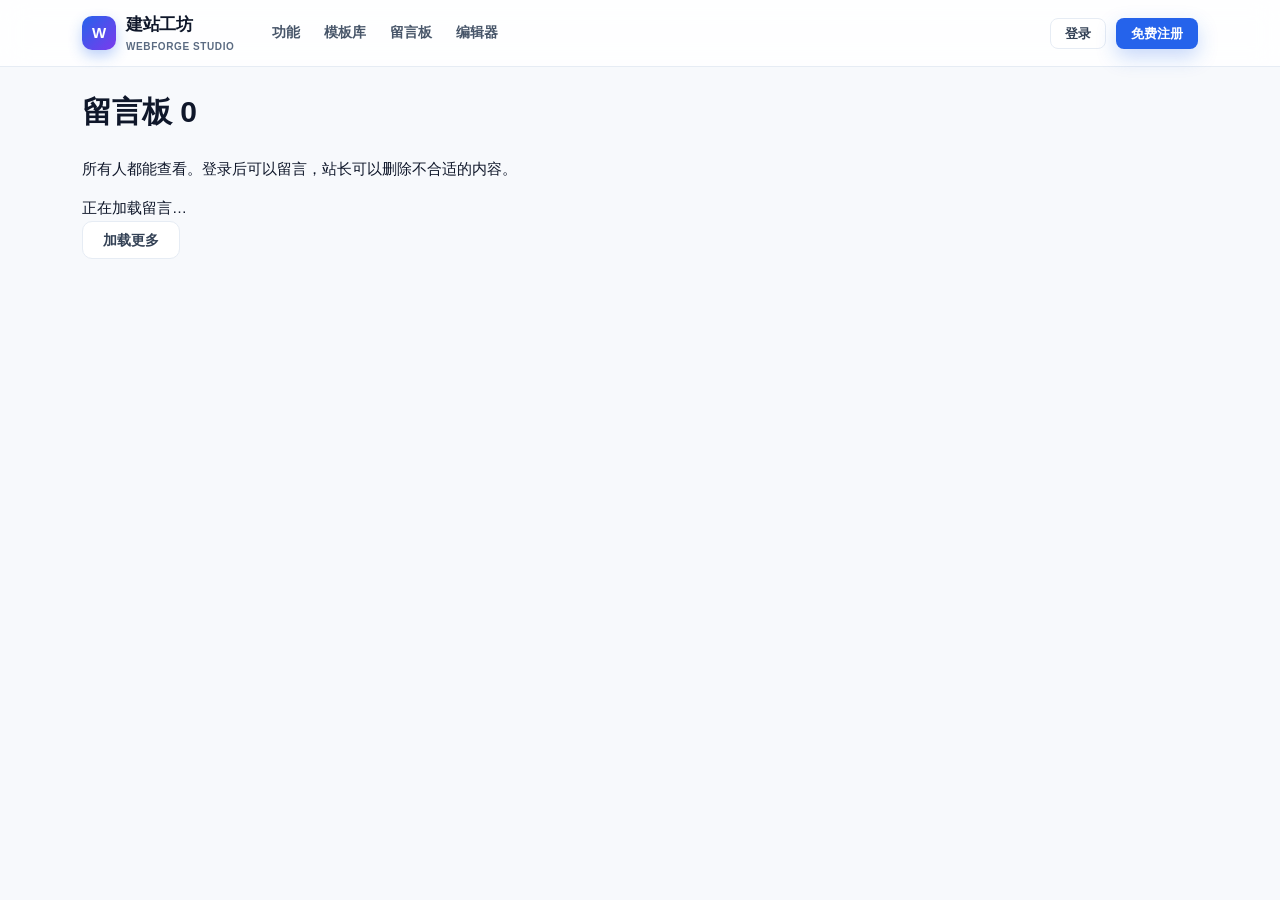
==== board.html @ b4781628 "Add files via upload" ====
<!doctype html>
<html lang="zh-CN">
<head>
  <meta charset="utf-8">
  <meta name="viewport" content="width=device-width, initial-scale=1">
  <title>留言板 · 建站工坊</title>
  <meta name="description" content="所有人都能查看的留言板，登录后可以留言，站长可以删除不合适的内容。">
  <link rel="icon" href="data:,">
  <link rel="stylesheet" href="portal.css?v=20261122b">
</head>
<body class="pt-body" data-pt-page="board">

  <header class="pt-nav">
    <div class="pt-nav-in">
      <a class="pt-logo" href="index.html">
        <span class="pt-logo-mark">W</span>
        <span>建站工坊<small>WEBFORGE STUDIO</small></span>
      </a>
      <nav class="pt-nav-links">
        <a href="index.html#features">功能</a>
        <a href="index.html#templates">模板库</a>
        <a href="board.html" class="active">留言板</a>
        <a href="editor.html">编辑器</a>
      </nav>
      <div class="pt-nav-spacer"></div>
      <div class="pt-user-guest" id="ptGuest">
        <button class="pt-btn pt-btn-ghost pt-btn-sm" data-openauth="login">登录</button>
        <button class="pt-btn pt-btn-primary pt-btn-sm" data-openauth="register">免费注册</button>
      </div>
      <div class="pt-user-auth pt-hide" id="ptAuth">
        <div class="pt-user-menu-wrap">
          <button class="pt-user-chip" id="ptUserChip">
            <span class="pt-avatar" id="ptAvatar">用</span>
            <span class="pt-user-name" id="ptUserName">用户</span>
          </button>
          <div class="pt-dropdown" id="ptDropdown">
            <button data-useract="profile">☺ 个人资料</button>
            <button data-useract="projects">▤ 我的项目</button>
            <button data-useract="templates">✦ 模板库</button>
            <button data-useract="dbadmin" style="display:none">⚙ 数据库管理</button>
            <hr>
            <button data-useract="logout">退出登录</button>
          </div>
        </div>
      </div>
    </div>
  </header>

  <main class="pt-page">
    <div class="pt-wrap pt-mid">

      <div class="pt-page-head">
        <h1>留言板 <span class="bd-count" id="bdTotal">0</span></h1>
        <p>所有人都能查看。登录后可以留言，站长可以删除不合适的内容。</p>
      </div>

      <!-- 发布区：登录后显示 -->
      <section class="pt-card bd-compose" id="bdCompose" hidden>
        <div class="bd-me">
          <div class="bd-avatar" id="bdMyAvatar">我</div>
          <div class="bd-me-copy">
            <b id="bdMyName">我</b>
            <span>以这个身份留言</span>
          </div>
        </div>
        <textarea id="bdInput" maxlength="500" rows="3" placeholder="说点什么吧：遇到的问题、想要的功能、做出来的站点都行…"></textarea>
        <div class="bd-compose-foot">
          <span class="bd-counter" id="bdCounter">0 / 500</span>
          <div class="pt-err" id="bdErr"></div>
          <button class="pt-btn pt-btn-primary" id="bdSend" type="button">发布留言</button>
        </div>
      </section>

      <!-- 未登录提示 -->
      <section class="pt-card bd-guest" id="bdGuest" hidden>
        <span class="bd-guest-ico">💬</span>
        <div>
          <b>登录后就能留言</b>
          <p>不登录也可以浏览大家的留言。</p>
        </div>
        <button class="pt-btn pt-btn-primary pt-btn-sm" data-openauth="login">去登录</button>
      </section>

      <div class="bd-list" id="bdList">
        <div class="bd-loading">正在加载留言…</div>
      </div>

      <div class="bd-more">
        <button class="pt-btn pt-btn-ghost" id="bdMore" type="button" hidden>加载更多</button>
      </div>

    </div>
  </main>

  <div class="pt-mask" id="ptAuthMask">
    <div class="pt-modal" id="ptAuthModal" role="dialog" aria-modal="true"></div>
  </div>

  <script src="templates.js"></script>
  <script src="portal.js?v=20261122b"></script>
</body>
</html>
---- portal.css ----
/* ============================================================
   建站工坊 · 门户站点样式（首页 / 登录 / 模板库 / 我的工作台）
   独立作用域，全部以 .pt- 前缀，避免与编辑器 style.css 冲突
   ============================================================ */
:root{
  --pt-ink:#0f172a; --pt-sub:#5b6b82; --pt-line:#e6ecf4; --pt-bg:#f7f9fc;
  --pt-brand:#2563eb; --pt-brand-d:#1d4ed8; --pt-brand-soft:#eaf1ff;
  --pt-white:#fff; --pt-radius:16px; --pt-shadow:0 18px 50px rgba(20,40,80,.10);
  --pt-shadow-sm:0 6px 20px rgba(20,40,80,.08);
}
*{box-sizing:border-box}
html{scroll-behavior:smooth}
body.pt-body{
  margin:0; color:var(--pt-ink); background:var(--pt-bg);
  font-family:-apple-system,BlinkMacSystemFont,"Segoe UI","PingFang SC","Microsoft YaHei",sans-serif;
  font-size:15px; line-height:1.65; -webkit-font-smoothing:antialiased;
}
.pt-body a{color:inherit;text-decoration:none}
.pt-body button{font-family:inherit;cursor:pointer}
.pt-wrap{max-width:1160px;margin:0 auto;padding:0 22px}
.pt-hide{display:none!important}

/* ---------- 顶部导航 ---------- */
.pt-nav{position:sticky;top:0;z-index:50;background:rgba(255,255,255,.86);
  backdrop-filter:blur(14px);-webkit-backdrop-filter:blur(14px);border-bottom:1px solid var(--pt-line)}
.pt-nav-in{max-width:1160px;margin:0 auto;padding:0 22px;height:66px;display:flex;align-items:center;gap:26px}
.pt-logo{display:flex;align-items:center;gap:10px;font-weight:800;font-size:17px;letter-spacing:-.02em}
.pt-logo-mark{width:34px;height:34px;border-radius:10px;display:grid;place-items:center;
  background:linear-gradient(135deg,#2563eb,#7c3aed);color:#fff;font-size:15px;box-shadow:0 6px 14px rgba(37,99,235,.3)}
.pt-logo small{display:block;font-size:10px;font-weight:600;color:var(--pt-sub);letter-spacing:.06em}
.pt-nav-links{display:flex;gap:24px;margin-left:12px}
.pt-nav-links a{color:#475569;font-size:14px;font-weight:600;transition:color .2s}
.pt-nav-links a:hover{color:var(--pt-brand)}
.pt-nav-spacer{flex:1}
.pt-user-guest{display:flex;gap:10px;align-items:center}
.pt-user-auth{display:flex;gap:12px;align-items:center}
.pt-avatar{width:34px;height:34px;border-radius:50%;display:grid;place-items:center;
  background:var(--pt-brand-soft);color:var(--pt-brand);font-weight:800;font-size:14px}
.pt-user-name{font-size:14px;font-weight:600}
.pt-user-menu-wrap{position:relative}
.pt-user-chip{display:flex;align-items:center;gap:8px;padding:5px 10px 5px 5px;border:1px solid var(--pt-line);
  border-radius:22px;background:#fff;transition:box-shadow .2s}
.pt-user-chip:hover{box-shadow:var(--pt-shadow-sm)}
.pt-user-chip .pt-avatar{width:28px;height:28px;font-size:12px}
.pt-dropdown{position:absolute;right:0;top:calc(100% + 10px);width:186px;background:#fff;border:1px solid var(--pt-line);
  border-radius:12px;box-shadow:var(--pt-shadow);padding:6px;display:none}
.pt-dropdown.open{display:block}
.pt-dropdown button{display:block;width:100%;text-align:left;border:0;background:transparent;padding:9px 12px;
  border-radius:8px;color:#334155;font-size:13.5px;font-weight:600}
.pt-dropdown button:hover{background:var(--pt-brand-soft);color:var(--pt-brand)}
.pt-dropdown hr{border:0;border-top:1px solid var(--pt-line);margin:5px 4px}

/* ---------- 按钮 ---------- */
.pt-btn{display:inline-flex;align-items:center;justify-content:center;gap:8px;border:1px solid transparent;
  border-radius:10px;padding:11px 20px;font-size:14px;font-weight:700;line-height:1;
  transition:transform .15s,box-shadow .2s,background .2s;white-space:nowrap}
.pt-btn:active{transform:translateY(1px)}
.pt-btn-primary{background:var(--pt-brand);color:#fff;box-shadow:0 8px 20px rgba(37,99,235,.25)}
.pt-btn-primary:hover{background:var(--pt-brand-d);box-shadow:0 10px 26px rgba(37,99,235,.35)}
.pt-btn-ghost{background:#fff;color:#334155;border-color:var(--pt-line)}
.pt-btn-ghost:hover{border-color:#c7d5ea;background:#fafcff}
.pt-btn-sm{padding:8px 14px;font-size:13px;border-radius:8px}
.pt-btn-lg{padding:14px 28px;font-size:15.5px;border-radius:12px}
.pt-btn-block{width:100%}

/* ---------- Hero ---------- */
.pt-hero{position:relative;overflow:hidden;padding:86px 0 76px;
  background:radial-gradient(1200px 500px at 50% -10%,#e7efff 0%,transparent 70%),#fff}
.pt-hero::after{content:"";position:absolute;left:0;right:0;bottom:0;height:1px;background:var(--pt-line)}
.pt-hero-in{display:grid;grid-template-columns:1.05fr .95fr;gap:54px;align-items:center}
.pt-pill{display:inline-flex;align-items:center;gap:8px;padding:6px 14px;border-radius:30px;
  background:var(--pt-brand-soft);color:var(--pt-brand);font-size:12.5px;font-weight:700;letter-spacing:.02em}
.pt-pill i{width:7px;height:7px;border-radius:50%;background:#22c55e;box-shadow:0 0 0 4px rgba(34,197,94,.15)}
.pt-hero h1{margin:20px 0 18px;font-size:52px;line-height:1.14;letter-spacing:-.035em;font-weight:850}
.pt-hero h1 .pt-grad{background:linear-gradient(100deg,#2563eb,#7c3aed);-webkit-background-clip:text;background-clip:text;color:transparent}
.pt-hero p.pt-lead{margin:0 0 28px;font-size:17.5px;color:var(--pt-sub);max-width:540px;line-height:1.75}
.pt-hero-actions{display:flex;gap:12px;flex-wrap:wrap}
.pt-hero-note{margin-top:20px;display:flex;gap:18px;flex-wrap:wrap;color:var(--pt-sub);font-size:12.5px}
.pt-hero-note span{display:flex;align-items:center;gap:6px}
.pt-hero-note b{color:#16a34a}

/* Hero 预览图 */
.pt-preview{position:relative;background:#0f1c33;border-radius:18px;padding:14px;box-shadow:0 30px 70px rgba(15,28,51,.35)}
.pt-preview-bar{display:flex;gap:6px;padding:2px 2px 12px}
.pt-preview-bar i{width:10px;height:10px;border-radius:50%;background:#3a4a66}
.pt-preview-bar i:nth-child(1){background:#ef6b6b}.pt-preview-bar i:nth-child(2){background:#f5c451}.pt-preview-bar i:nth-child(3){background:#5fd28a}
.pt-screen{background:#fff;border-radius:10px;overflow:hidden;min-height:330px;display:flex;flex-direction:column}
.pt-screen-nav{height:40px;border-bottom:1px solid #eef2f8;display:flex;align-items:center;gap:8px;padding:0 16px}
.pt-screen-nav b{font-size:12px;color:#1e293b}
.pt-screen-nav .pt-dots{margin-left:auto;display:flex;gap:5px}
.pt-screen-nav .pt-dots i{width:16px;height:5px;border-radius:3px;background:#e2e8f0}
.pt-screen-body{background:linear-gradient(135deg,#1e3a8a,#4361c4);padding:34px 26px;color:#fff;flex:1}
.pt-screen-body .pt-k{font-size:9px;letter-spacing:.18em;opacity:.7}
.pt-screen-body .pt-t{font-size:23px;font-weight:800;margin:8px 0;line-height:1.3}
.pt-screen-body .pt-d{font-size:11px;opacity:.8;max-width:80%;line-height:1.7}
.pt-screen-body .pt-b{display:inline-block;margin-top:18px;background:#fff;color:#1e3a8a;font-size:10px;font-weight:700;padding:8px 14px;border-radius:6px}
.pt-screen-cards{display:grid;grid-template-columns:repeat(3,1fr);gap:9px;padding:16px;background:#f8fafc}
.pt-screen-cards div{height:52px;border-radius:7px;background:#fff;border:1px solid #eef2f8}
.pt-float{position:absolute;border-radius:10px;background:#fff;box-shadow:0 12px 30px rgba(15,28,51,.22);padding:9px 13px;font-size:11px;font-weight:700;color:#1e293b;display:flex;align-items:center;gap:7px}
.pt-float.a{left:-26px;top:32%}.pt-float.b{right:-22px;bottom:20%}
.pt-float i{width:18px;height:18px;border-radius:5px;display:grid;place-items:center;background:var(--pt-brand-soft);color:var(--pt-brand);font-style:normal;font-size:11px}

/* ---------- 通用区块 ---------- */
.pt-section{padding:82px 0}
.pt-section-head{text-align:center;max-width:660px;margin:0 auto 48px}
.pt-eyebrow{color:var(--pt-brand);font-size:12.5px;font-weight:800;letter-spacing:.14em;text-transform:uppercase}
.pt-section-head h2{margin:12px 0 14px;font-size:36px;letter-spacing:-.03em;line-height:1.25}
.pt-section-head p{margin:0;color:var(--pt-sub);font-size:16px;line-height:1.8}

/* 特性卡 */
.pt-features{display:grid;grid-template-columns:repeat(3,1fr);gap:20px}
.pt-feature{background:#fff;border:1px solid var(--pt-line);border-radius:var(--pt-radius);padding:28px;
  transition:transform .2s,box-shadow .2s,border-color .2s}
.pt-feature:hover{transform:translateY(-4px);box-shadow:var(--pt-shadow);border-color:#d5e2f7}
.pt-feature-ico{width:46px;height:46px;border-radius:13px;display:grid;place-items:center;font-size:22px;margin-bottom:18px}
.pt-feature h3{margin:0 0 8px;font-size:17px}
.pt-feature p{margin:0;color:var(--pt-sub);font-size:14px;line-height:1.75}

/* ---------- 模板库 ---------- */
.pt-tpl-section{background:#fff;border-top:1px solid var(--pt-line);border-bottom:1px solid var(--pt-line)}
.pt-tabs{display:flex;gap:8px;justify-content:center;flex-wrap:wrap;margin-bottom:34px}
.pt-tab{border:1px solid var(--pt-line);background:#fff;color:#475569;padding:8px 16px;border-radius:9px;font-size:13.5px;font-weight:600;transition:.18s}
.pt-tab:hover{border-color:#c7d5ea}
.pt-tab.active{background:var(--pt-brand);color:#fff;border-color:var(--pt-brand)}
.pt-tpl-grid{display:grid;grid-template-columns:repeat(3,1fr);gap:22px}
.pt-tpl-card{background:#fff;border:1px solid var(--pt-line);border-radius:var(--pt-radius);overflow:hidden;
  transition:transform .2s,box-shadow .2s,border-color .2s;display:flex;flex-direction:column}
.pt-tpl-card:hover{transform:translateY(-5px);box-shadow:var(--pt-shadow);border-color:#d5e2f7}
.pt-tpl-cover{height:150px;position:relative;overflow:hidden;display:flex;align-items:center;justify-content:center}
.pt-tpl-cover::before{content:"";position:absolute;inset:0;background:linear-gradient(135deg,rgba(255,255,255,.16),transparent)}
.pt-tpl-cover .pt-emoji{font-size:50px;filter:drop-shadow(0 6px 10px rgba(0,0,0,.2))}
.pt-tpl-cover .pt-mini{position:absolute;left:14px;right:14px;bottom:12px;height:34px;background:rgba(255,255,255,.92);
  border-radius:7px;box-shadow:0 6px 14px rgba(0,0,0,.12);padding:8px 10px;display:flex;gap:5px;align-items:center}
.pt-tpl-cover .pt-mini i{height:5px;border-radius:3px;background:#dbe4f0}
.pt-tpl-cover .pt-mini i:nth-child(1){width:26%;background:#b9cdf0}
.pt-tpl-cover .pt-mini i:nth-child(2){width:16%}
.pt-tpl-cover .pt-mini i:nth-child(3){width:22%}
.pt-tpl-body{padding:18px 20px 20px;display:flex;flex-direction:column;flex:1}
.pt-tpl-top{display:flex;align-items:center;gap:8px;margin-bottom:7px}
.pt-tpl-cat{font-size:11px;font-weight:700;color:var(--pt-brand);background:var(--pt-brand-soft);padding:3px 9px;border-radius:20px}
.pt-tpl-mine{font-size:11px;font-weight:700;color:#b45309;background:#fef3c7;padding:3px 9px;border-radius:20px}
.pt-tpl-body h3{margin:0 0 7px;font-size:17px}
.pt-tpl-body p{margin:0 0 14px;color:var(--pt-sub);font-size:13px;line-height:1.7;flex:1}
.pt-tpl-tags{display:flex;gap:6px;flex-wrap:wrap;margin-bottom:16px}
.pt-tpl-tags span{font-size:11px;color:#64748b;background:#f1f5f9;padding:3px 8px;border-radius:6px}
.pt-tpl-actions{display:flex;gap:8px}
.pt-tpl-actions .pt-btn{flex:1}
.pt-empty{grid-column:1/-1;text-align:center;padding:60px 20px;color:var(--pt-sub)}
.pt-empty .pt-ico{font-size:46px;opacity:.5;margin-bottom:12px}

/* ---------- 我的项目 ---------- */
.pt-projects{display:grid;grid-template-columns:repeat(3,1fr);gap:18px}
.pt-project{background:#fff;border:1px solid var(--pt-line);border-radius:14px;padding:20px;display:flex;flex-direction:column;gap:12px;transition:.2s}
.pt-project:hover{box-shadow:var(--pt-shadow-sm);border-color:#d5e2f7}
.pt-project-ico{width:40px;height:40px;border-radius:10px;display:grid;place-items:center;background:#eef4ff;color:var(--pt-brand);font-size:18px}
.pt-project h4{margin:0;font-size:15px;overflow:hidden;text-overflow:ellipsis;white-space:nowrap}
.pt-project .pt-meta{font-size:12px;color:var(--pt-sub)}
.pt-project .pt-row{display:flex;gap:8px;margin-top:auto}
.pt-project .pt-row .pt-btn{flex:1}

/* ---------- CTA ---------- */
.pt-cta{padding:70px 0;text-align:center;background:linear-gradient(120deg,#1e3a8a,#4338ca)}
.pt-cta h2{margin:0 0 14px;color:#fff;font-size:36px;letter-spacing:-.03em}
.pt-cta p{margin:0 0 28px;color:rgba(255,255,255,.8);font-size:16px}
.pt-cta .pt-btn-lg{background:#fff;color:#1e3a8a}
.pt-cta .pt-btn-ghost-cta{background:transparent;color:#fff;border-color:rgba(255,255,255,.5)}

/* ---------- 页脚 ---------- */
.pt-footer{background:#0f172a;color:#94a3b8;padding:44px 0 30px;font-size:13px}
.pt-footer-in{display:flex;gap:30px;flex-wrap:wrap;align-items:center}
.pt-footer .pt-logo{color:#fff}
.pt-footer .pt-logo small{color:#64748b}
.pt-footer-links{display:flex;gap:22px;margin-left:auto}
.pt-footer-links a:hover{color:#fff}
.pt-copy{margin-top:24px;padding-top:20px;border-top:1px solid #1e293b;text-align:center;color:#64748b;font-size:12px}

/* ---------- 弹窗（登录 / 注册 / 提示） ---------- */
.pt-mask{position:fixed;inset:0;background:rgba(10,20,40,.55);backdrop-filter:blur(4px);z-index:100;
  display:none;align-items:center;justify-content:center;padding:20px}
.pt-mask.open{display:flex}
.pt-modal{background:#fff;width:100%;max-width:430px;border-radius:18px;box-shadow:0 30px 80px rgba(0,0,0,.3);
  padding:32px;position:relative;animation:ptPop .22s ease}
@keyframes ptPop{from{opacity:0;transform:translateY(14px) scale(.98)}to{opacity:1;transform:none}}
.pt-modal-close{position:absolute;right:16px;top:16px;width:32px;height:32px;border:0;border-radius:8px;background:#f1f5f9;color:#64748b;font-size:17px}
.pt-modal-close:hover{background:#e2e8f0}
.pt-modal h2{margin:0 0 6px;font-size:23px;letter-spacing:-.02em}
.pt-modal .pt-sub{margin:0 0 22px;color:var(--pt-sub);font-size:13.5px}
.pt-field{margin-bottom:16px}
.pt-field label{display:block;font-size:13px;font-weight:700;color:#334155;margin-bottom:7px}
.pt-field input{width:100%;border:1px solid var(--pt-line);border-radius:10px;padding:11px 13px;font-size:14px;outline:none;transition:.18s}
.pt-field input:focus{border-color:var(--pt-brand);box-shadow:0 0 0 3px rgba(37,99,235,.12)}
.pt-err{color:#dc2626;font-size:12.5px;min-height:18px;margin:-6px 0 10px}
.pt-auth-switch{margin-top:20px;text-align:center;color:var(--pt-sub);font-size:13.5px}
.pt-auth-switch a{color:var(--pt-brand);font-weight:700;cursor:pointer}
.pt-auth-note{margin-top:16px;padding:11px 13px;background:#f8fafc;border:1px solid var(--pt-line);border-radius:9px;
  color:var(--pt-sub);font-size:11.5px;line-height:1.7}
.pt-toast{position:fixed;left:50%;bottom:32px;transform:translateX(-50%) translateY(20px);background:#0f172a;color:#fff;
  padding:12px 22px;border-radius:10px;font-size:13.5px;box-shadow:0 14px 40px rgba(0,0,0,.35);
  opacity:0;pointer-events:none;transition:.25s;z-index:200;max-width:86vw;text-align:center}
.pt-toast.show{opacity:1;transform:translateX(-50%) translateY(0)}
.pt-toast.err{background:#b91c1c}

/* ---------- 编辑器内的门户条 ---------- */
.pt-editor-bar{display:flex;align-items:center;gap:10px}
.pt-editor-bar .pt-user-chip{background:#f8fafc}
.pt-save-hint{font-size:12px;color:#94a3b8}

/* ---------- 响应式 ---------- */
@media (max-width:980px){
  .pt-hero-in{grid-template-columns:1fr;gap:40px}
  .pt-hero h1{font-size:40px}
  .pt-features,.pt-tpl-grid,.pt-projects{grid-template-columns:repeat(2,1fr)}
  .pt-preview{max-width:560px}
}
@media (max-width:640px){
  .pt-nav-links{display:none}
  .pt-hero{padding:60px 0 50px}
  .pt-hero h1{font-size:32px}
  .pt-section{padding:58px 0}
  .pt-section-head h2,.pt-cta h2{font-size:27px}
  .pt-features,.pt-tpl-grid,.pt-projects{grid-template-columns:1fr}
  .pt-footer-links{margin-left:0;flex-wrap:wrap}
  .pt-user-name{display:none}
}

/* ---------- 邮箱验证码 ---------- */
.pt-code-row{display:flex;gap:8px;align-items:stretch}
.pt-code-row input{flex:1;min-width:0}
.pt-code-btn{flex:0 0 auto;border:1px solid var(--pt-brand);background:#eff6ff;color:var(--pt-brand);
  font-weight:700;font-size:12.5px;border-radius:10px;padding:0 14px;cursor:pointer;white-space:nowrap;
  transition:.18s;font-family:inherit}
.pt-code-btn:hover:not(:disabled){background:#dbeafe}
.pt-code-btn:disabled{background:#f1f5f9;border-color:#e2e8f0;color:#94a3b8;cursor:not-allowed}
.pt-code-tip{font-size:12px;color:#0f766e;margin-top:6px;min-height:15px;line-height:1.5;word-break:break-all}
.pt-code-tip.dev{color:#b45309}
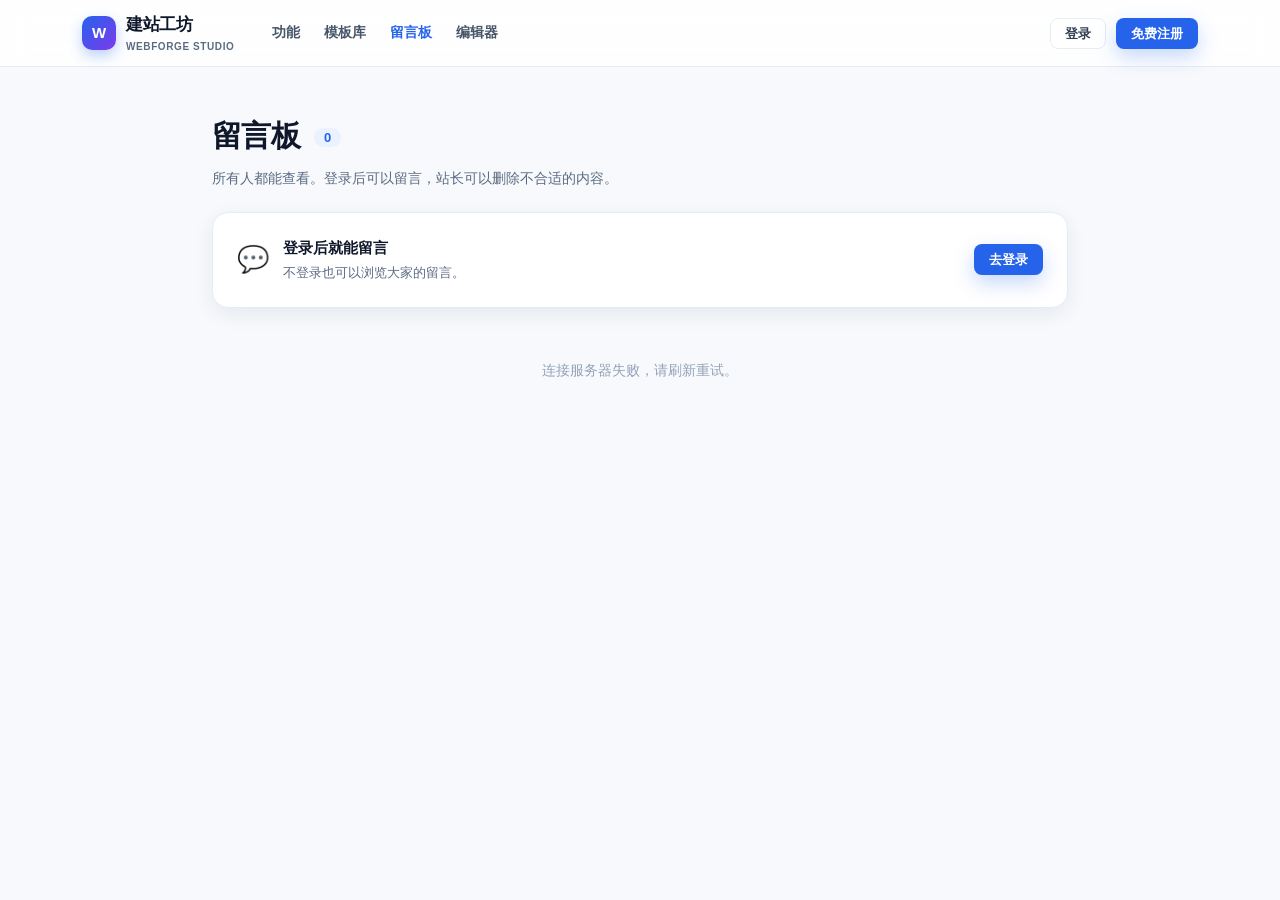
==== commit 7b03831b: "Add files via upload" ====
--- a/board.html
+++ b/board.html
@@ -6,7 +6,7 @@
   <title>留言板 · 建站工坊</title>
   <meta name="description" content="所有人都能查看的留言板，登录后可以留言，站长可以删除不合适的内容。">
   <link rel="icon" href="data:,">
-  <link rel="stylesheet" href="portal.css?v=20261122b">
+  <link rel="stylesheet" href="portal.css?v=20261123">
 </head>
 <body class="pt-body" data-pt-page="board">
 
@@ -97,6 +97,6 @@
   </div>
 
   <script src="templates.js"></script>
-  <script src="portal.js?v=20261122b"></script>
+  <script src="portal.js?v=20261123"></script>
 </body>
 </html>
--- a/portal.css
+++ b/portal.css
@@ -233,3 +233,112 @@
 .pt-code-btn:disabled{background:#f1f5f9;border-color:#e2e8f0;color:#94a3b8;cursor:not-allowed}
 .pt-code-tip{font-size:12px;color:#0f766e;margin-top:6px;min-height:15px;line-height:1.5;word-break:break-all}
 .pt-code-tip.dev{color:#b45309}
+
+/* ============================================================
+   个人资料 / 留言板
+   ============================================================ */
+.pt-body [hidden]{display:none!important}
+.pt-page{padding:44px 0 72px}
+.pt-narrow{max-width:820px}
+.pt-mid{max-width:900px}
+.pt-page-head{margin-bottom:22px}
+.pt-page-head h1{font-size:30px;margin:0 0 6px;letter-spacing:-.02em}
+.pt-page-head p{margin:0;color:var(--pt-sub);font-size:14px}
+.pt-nav-links a.active{color:var(--pt-brand)}
+.pt-card{background:#fff;border:1px solid var(--pt-line);border-radius:var(--pt-radius);
+  padding:24px;box-shadow:var(--pt-shadow-sm);margin-bottom:18px}
+
+/* ---------- 个人资料 ---------- */
+.pf-hero{display:flex;align-items:center;gap:18px;flex-wrap:wrap}
+.pf-avatar{width:76px;height:76px;border-radius:22px;display:grid;place-items:center;font-size:34px;
+  color:#fff;font-weight:800;background:var(--pt-brand);flex:0 0 auto;box-shadow:0 10px 26px rgba(37,99,235,.28)}
+.pf-hero-copy{flex:1;min-width:180px}
+.pf-hero-copy h2{margin:0 0 4px;font-size:22px}
+.pf-hero-copy p{margin:0 0 8px;color:var(--pt-sub);font-size:13px;word-break:break-all}
+.pf-badges{display:flex;gap:8px;flex-wrap:wrap}
+.pf-badge{font-size:11.5px;font-weight:700;color:#475569;background:#f1f5f9;border-radius:999px;padding:3px 10px}
+.pf-badge.admin{background:#fff7ed;color:#c2410c;border:1px solid #fed7aa}
+.pf-stats{display:flex;gap:18px;margin-left:auto}
+.pf-stats div{text-align:center;min-width:56px}
+.pf-stats b{display:block;font-size:20px;line-height:1.2}
+.pf-stats span{font-size:11.5px;color:var(--pt-sub)}
+.pf-card-head{display:flex;align-items:baseline;justify-content:space-between;gap:12px;margin-bottom:16px}
+.pf-card-head h3{margin:0;font-size:17px}
+.pf-card-head span{font-size:12px;color:var(--pt-sub)}
+.pf-field{margin-bottom:16px}
+.pf-field label{display:flex;justify-content:space-between;align-items:baseline;font-size:13px;
+  font-weight:700;margin-bottom:6px;color:#334155}
+.pf-field label em{font-style:normal;font-weight:600;color:#94a3b8;font-size:11.5px}
+.pf-field input,.pf-field textarea{width:100%;border:1px solid #dbe4f0;border-radius:10px;padding:10px 12px;
+  font-family:inherit;font-size:14px;color:var(--pt-ink);background:#fff;outline:none;transition:.16s;resize:vertical}
+.pf-field input:focus,.pf-field textarea:focus{border-color:var(--pt-brand);box-shadow:0 0 0 3px rgba(37,99,235,.12)}
+.pf-emoji-row{display:flex;gap:8px;flex-wrap:wrap}
+.pf-emoji{width:40px;height:40px;border-radius:12px;border:1px solid #e2e8f0;background:#fff;font-size:19px;
+  display:grid;place-items:center;transition:.15s}
+.pf-emoji:hover{border-color:#bfdbfe;background:#f8fbff}
+.pf-emoji.sel{border-color:var(--pt-brand);background:var(--pt-brand-soft);box-shadow:0 0 0 2px rgba(37,99,235,.15)}
+.pf-emoji-none{width:auto;padding:0 12px;font-size:12px;font-weight:700;color:#64748b}
+.pf-color-row{display:flex;gap:10px;flex-wrap:wrap}
+.pf-color{width:30px;height:30px;border-radius:50%;border:2px solid #fff;box-shadow:0 0 0 1px #e2e8f0;transition:.15s}
+.pf-color.sel{box-shadow:0 0 0 2px var(--pt-brand),0 0 0 5px rgba(37,99,235,.15)}
+.pf-actions{display:flex;justify-content:flex-end;gap:10px;margin-top:4px}
+/* 注销账号：危险区，红色边框与文字提示不可恢复 */
+.pf-danger{border-color:#fecaca}
+.pf-danger .pf-card-head h3{color:#b91c1c}
+.pf-danger-tip{margin:-4px 0 14px;font-size:13.5px;line-height:1.7;color:var(--pt-sub)}
+.pf-btn-danger{border:1px solid #fecaca;background:#fef2f2;color:#dc2626}
+.pf-btn-danger:hover{background:#fee2e2;border-color:#fca5a5}
+.pf-btn-danger:disabled{opacity:.55;cursor:not-allowed}
+.pf-danger-form{margin-top:16px;padding-top:16px;border-top:1px dashed #fecaca}
+.pf-guest{text-align:center;padding:54px 24px}
+.pf-guest-ico{font-size:40px;margin-bottom:10px}
+.pf-guest h2{margin:0 0 8px;font-size:21px}
+.pf-guest p{margin:0 0 18px;color:var(--pt-sub);font-size:14px}
+.pf-guest-actions{display:flex;gap:10px;justify-content:center}
+
+/* ---------- 留言板 ---------- */
+.bd-count{font-size:13px;font-weight:700;color:var(--pt-brand);background:var(--pt-brand-soft);
+  border-radius:999px;padding:2px 10px;vertical-align:middle;margin-left:6px}
+.bd-compose{display:flex;flex-direction:column;gap:12px}
+.bd-me{display:flex;align-items:center;gap:10px}
+.bd-me-copy b{display:block;font-size:14px}
+.bd-me-copy span{font-size:11.5px;color:var(--pt-sub)}
+.bd-avatar{width:38px;height:38px;border-radius:50%;display:grid;place-items:center;color:#fff;
+  font-weight:800;font-size:14px;flex:0 0 auto}
+.bd-compose textarea{width:100%;border:1px solid #dbe4f0;border-radius:12px;padding:12px 14px;
+  font-family:inherit;font-size:14px;line-height:1.6;outline:none;resize:vertical;transition:.16s}
+.bd-compose textarea:focus{border-color:var(--pt-brand);box-shadow:0 0 0 3px rgba(37,99,235,.12)}
+.bd-compose-foot{display:flex;align-items:center;gap:12px}
+.bd-counter{font-size:12px;color:#94a3b8;white-space:nowrap}
+.bd-compose-foot .pt-err{flex:1;margin:0;text-align:right}
+.bd-compose-foot > .pt-btn{margin-left:auto}
+.bd-guest{display:flex;align-items:center;gap:14px}
+.bd-guest-ico{font-size:26px}
+.bd-guest b{display:block;font-size:14.5px}
+.bd-guest p{margin:2px 0 0;font-size:12.5px;color:var(--pt-sub)}
+.bd-guest .pt-btn{margin-left:auto}
+.bd-list{display:flex;flex-direction:column;gap:12px;margin-top:6px}
+.bd-item{display:flex;gap:12px;background:#fff;border:1px solid var(--pt-line);border-radius:14px;
+  padding:16px 18px;box-shadow:var(--pt-shadow-sm)}
+.bd-body{flex:1;min-width:0}
+.bd-head{display:flex;align-items:center;gap:8px;flex-wrap:wrap;margin-bottom:4px}
+.bd-head b{font-size:14px}
+.bd-head time{font-size:11.5px;color:#94a3b8;margin-left:auto}
+.bd-me-tag{font-size:10.5px;font-weight:700;color:var(--pt-brand);background:var(--pt-brand-soft);
+  border-radius:6px;padding:1px 6px}
+.bd-body p{margin:0;font-size:14px;color:#334155;white-space:pre-wrap;word-break:break-word;line-height:1.7}
+.bd-del{align-self:flex-start;border:1px solid #fecaca;background:#fef2f2;color:#dc2626;
+  font-size:12px;font-weight:700;border-radius:8px;padding:4px 10px;transition:.15s}
+.bd-del:hover{background:#fee2e2}
+.bd-del:disabled{opacity:.5;cursor:not-allowed}
+.bd-empty,.bd-loading{text-align:center;color:#94a3b8;font-size:13.5px;padding:34px 0}
+.bd-more{text-align:center;margin-top:18px}
+
+@media (max-width:640px){
+  .pf-hero{align-items:flex-start}
+  .pf-stats{margin-left:0;width:100%;justify-content:space-between;gap:8px}
+  .pf-card-head{flex-direction:column;gap:2px}
+  .pf-avatar{width:64px;height:64px;border-radius:18px;font-size:28px}
+  .bd-compose-foot{flex-wrap:wrap}
+  .bd-compose-foot .pt-err{flex:1 0 100%;text-align:left;order:3;width:100%;margin-top:2px}
+}
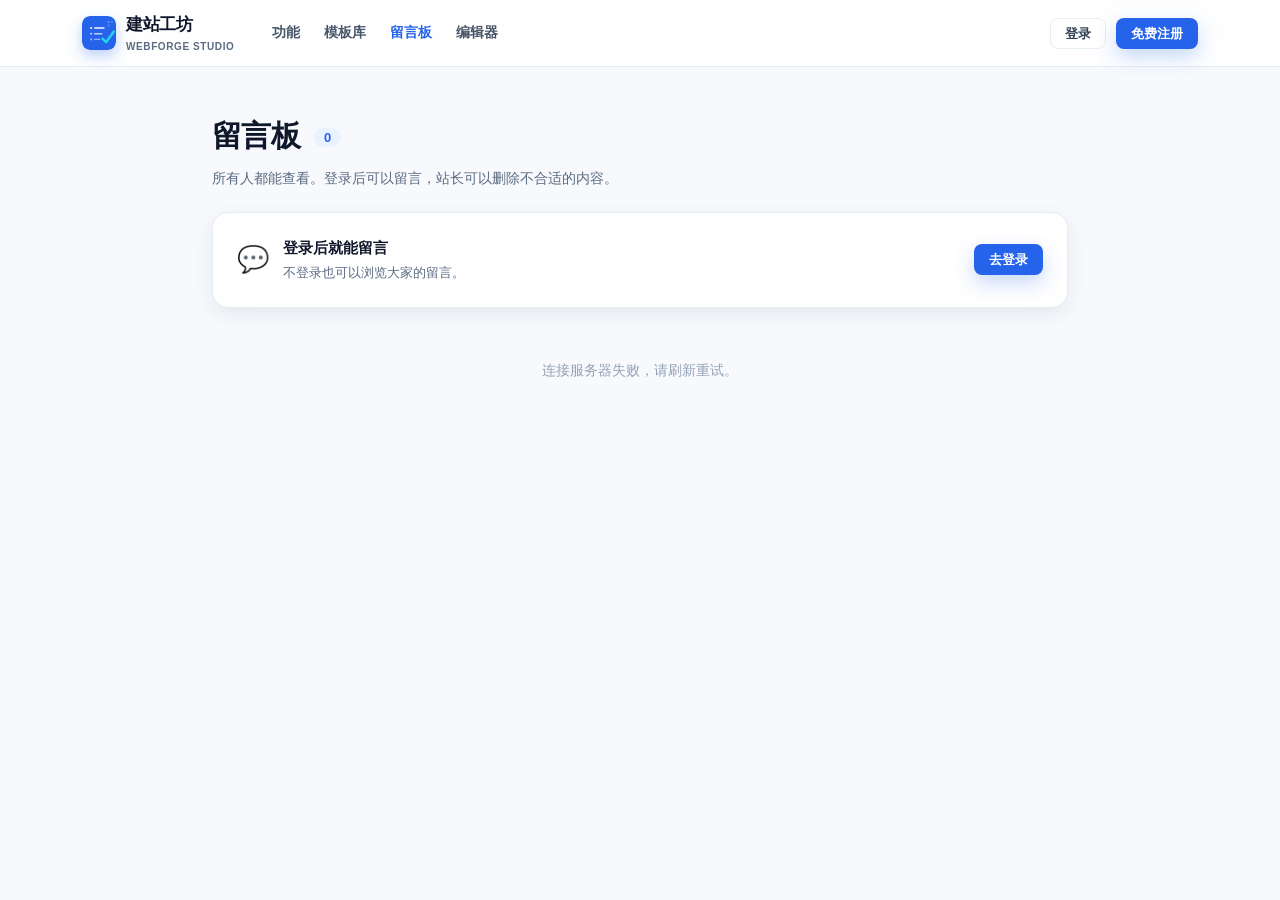
==== commit 46b8e95f: "Add files via upload" ====
--- a/board.html
+++ b/board.html
@@ -5,15 +5,18 @@
   <meta name="viewport" content="width=device-width, initial-scale=1">
   <title>留言板 · 建站工坊</title>
   <meta name="description" content="所有人都能查看的留言板，登录后可以留言，站长可以删除不合适的内容。">
-  <link rel="icon" href="data:,">
-  <link rel="stylesheet" href="portal.css?v=20261123">
+  <link rel="icon" href="favicon.ico?v=20261125g" sizes="any">
+  <link rel="icon" type="image/png" sizes="32x32" href="favicon-32.png?v=20261125g">
+  <link rel="icon" type="image/png" sizes="192x192" href="favicon-192.png?v=20261125g">
+  <link rel="apple-touch-icon" href="apple-touch-icon.png?v=20261125g">
+  <link rel="stylesheet" href="portal.css?v=20261125g">
 </head>
 <body class="pt-body" data-pt-page="board">
 
   <header class="pt-nav">
     <div class="pt-nav-in">
       <a class="pt-logo" href="index.html">
-        <span class="pt-logo-mark">W</span>
+        <img class="pt-logo-mark" src="logo-mark.svg?v=20261125g" alt="" width="34" height="34">
         <span>建站工坊<small>WEBFORGE STUDIO</small></span>
       </a>
       <nav class="pt-nav-links">
--- a/portal.css
+++ b/portal.css
@@ -27,6 +27,7 @@
 .pt-logo{display:flex;align-items:center;gap:10px;font-weight:800;font-size:17px;letter-spacing:-.02em}
 .pt-logo-mark{width:34px;height:34px;border-radius:10px;display:grid;place-items:center;
   background:linear-gradient(135deg,#2563eb,#7c3aed);color:#fff;font-size:15px;box-shadow:0 6px 14px rgba(37,99,235,.3)}
+img.pt-logo-mark{background:none;border-radius:8px;display:block;flex:0 0 34px;object-fit:contain}
 .pt-logo small{display:block;font-size:10px;font-weight:600;color:var(--pt-sub);letter-spacing:.06em}
 .pt-nav-links{display:flex;gap:24px;margin-left:12px}
 .pt-nav-links a{color:#475569;font-size:14px;font-weight:600;transition:color .2s}
